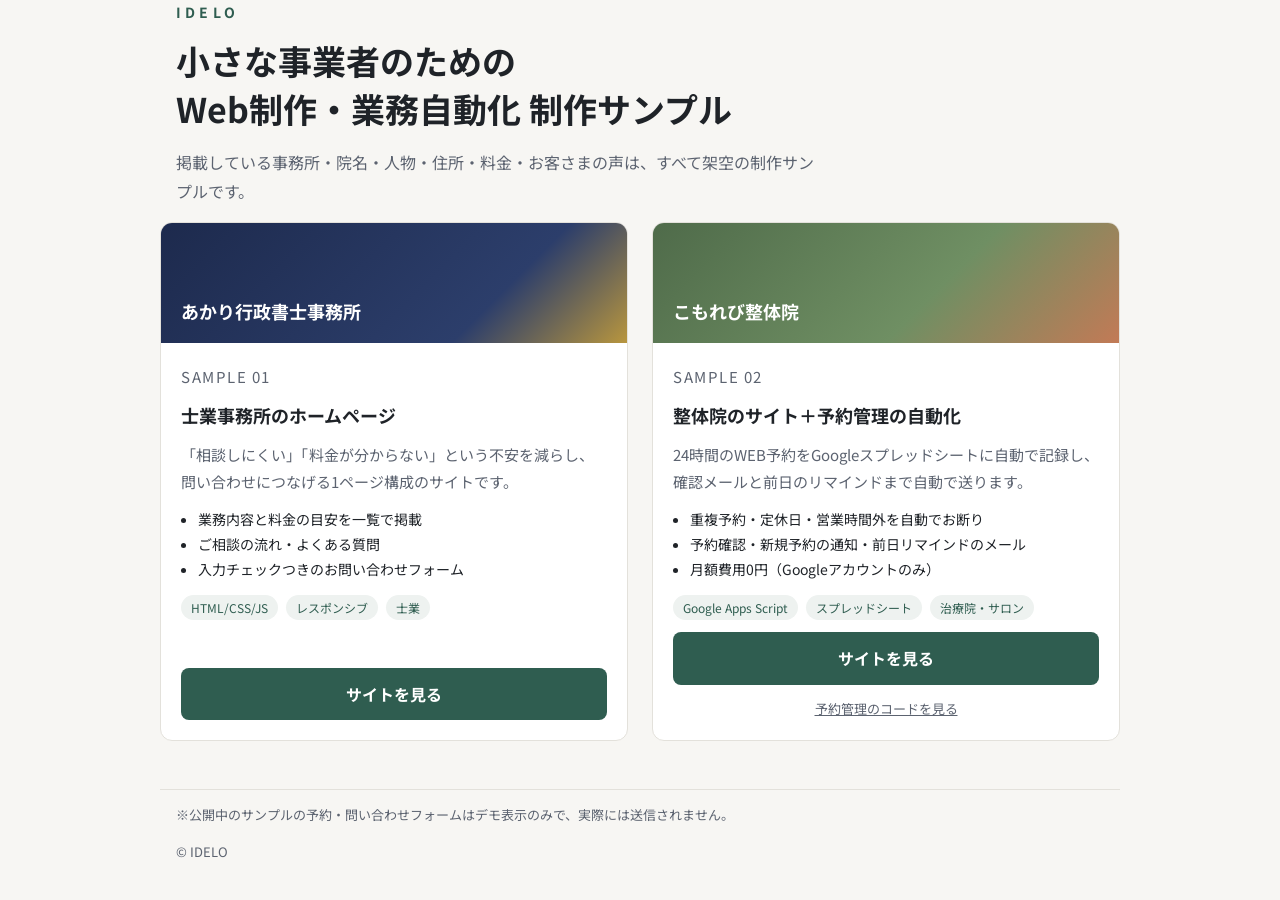
==== index.html @ ef2eafc0 "Add files via upload" ====
﻿<!doctype html>
<html lang="ja">
<head>
  <meta charset="utf-8">
  <meta name="viewport" content="width=device-width, initial-scale=1">
  <title>IDELO 制作サンプル</title>
  <meta name="description" content="IDELOによるWeb制作・業務自動化の制作サンプル集です。">
  <meta name="robots" content="noindex, nofollow">
  <link rel="preconnect" href="https://fonts.googleapis.com">
  <link rel="preconnect" href="https://fonts.gstatic.com" crossorigin>
  <link href="https://fonts.googleapis.com/css2?family=Noto+Sans+JP:wght@400;500;700&display=swap" rel="stylesheet">
  <style>
    :root {
      --bg: #f7f6f3;
      --surface: #ffffff;
      --text: #1f2328;
      --muted: #5c6370;
      --line: #e3e1db;
      --accent: #2f5d50;
      --tag-bg: #eef2f0;
    }
    @media (prefers-color-scheme: dark) {
      :root {
        --bg: #16181b;
        --surface: #1f2226;
        --text: #e8e6e1;
        --muted: #a3a8b0;
        --line: #33373d;
        --accent: #8cc2b0;
        --tag-bg: #26302d;
      }
    }
    * { box-sizing: border-box; }
    body {
      margin: 0;
      background: var(--bg);
      color: var(--text);
      font-family: "Noto Sans JP", system-ui, sans-serif;
      line-height: 1.8;
    }
    .wrap { max-width: 960px; margin: 0 auto; padding: 0 16px; }
    header { padding: 64px 0 32px; }
    .logo { font-size: 14px; letter-spacing: .3em; font-weight: 700; color: var(--accent); margin: 0 0 12px; }
    h1 { font-size: clamp(24px, 4vw, 34px); line-height: 1.4; margin: 0 0 16px; }
    .lead { color: var(--muted); margin: 0; max-width: 40em; }
    .grid { display: grid; grid-template-columns: repeat(auto-fit, minmax(280px, 1fr)); gap: 24px; padding: 16px 0 48px; }
    .card {
      background: var(--surface);
      border: 1px solid var(--line);
      border-radius: 12px;
      overflow: hidden;
      display: flex;
      flex-direction: column;
    }
    .swatch { height: 120px; display: flex; align-items: flex-end; padding: 16px 20px; color: #fff; font-weight: 700; font-size: 18px; }
    .sw-1 { background: linear-gradient(135deg, #1d2a4d 0%, #2c3e6b 70%, #b8963e 100%); }
    .sw-2 { background: linear-gradient(135deg, #4f6b4a 0%, #6f8f63 60%, #c27a56 100%); }
    .body { padding: 20px; display: flex; flex-direction: column; gap: 12px; flex: 1; }
    .num { font-size: 12px; color: var(--muted); letter-spacing: .1em; margin: 0; }
    h2 { font-size: 18px; margin: 0; line-height: 1.5; }
    .body p { margin: 0; color: var(--muted); font-size: 15px; }
    ul.tags { list-style: none; padding: 0; margin: 0; display: flex; flex-wrap: wrap; gap: 8px; }
    ul.tags li { background: var(--tag-bg); color: var(--accent); font-size: 12px; padding: 2px 10px; border-radius: 999px; }
    .points { margin: 0; padding-left: 1.2em; font-size: 14px; color: var(--text); }
    .btn {
      margin-top: auto;
      display: inline-block;
      text-align: center;
      text-decoration: none;
      background: var(--accent);
      color: var(--surface);
      font-weight: 700;
      padding: 12px 16px;
      border-radius: 8px;
    }
    .btn:focus-visible { outline: 3px solid var(--text); outline-offset: 2px; }
    .sub { font-size: 13px; color: var(--muted); text-decoration: underline; text-align: center; }
    footer { border-top: 1px solid var(--line); padding: 24px 0 40px; font-size: 13px; color: var(--muted); }
  </style>
</head>
<body>
  <header class="wrap">
    <p class="logo">IDELO</p>
    <h1>小さな事業者のための<br>Web制作・業務自動化 制作サンプル</h1>
    <p class="lead">掲載している事務所・院名・人物・住所・料金・お客さまの声は、すべて架空の制作サンプルです。</p>
  </header>

  <main class="wrap grid">
    <article class="card">
      <div class="swatch sw-1">あかり行政書士事務所</div>
      <div class="body">
        <p class="num">SAMPLE 01</p>
        <h2>士業事務所のホームページ</h2>
        <p>「相談しにくい」「料金が分からない」という不安を減らし、問い合わせにつなげる1ページ構成のサイトです。</p>
        <ul class="points">
          <li>業務内容と料金の目安を一覧で掲載</li>
          <li>ご相談の流れ・よくある質問</li>
          <li>入力チェックつきのお問い合わせフォーム</li>
        </ul>
        <ul class="tags"><li>HTML/CSS/JS</li><li>レスポンシブ</li><li>士業</li></ul>
        <a class="btn" href="01-gyoseishoshi/">サイトを見る</a>
      </div>
    </article>

    <article class="card">
      <div class="swatch sw-2">こもれび整体院</div>
      <div class="body">
        <p class="num">SAMPLE 02</p>
        <h2>整体院のサイト＋予約管理の自動化</h2>
        <p>24時間のWEB予約をGoogleスプレッドシートに自動で記録し、確認メールと前日のリマインドまで自動で送ります。</p>
        <ul class="points">
          <li>重複予約・定休日・営業時間外を自動でお断り</li>
          <li>予約確認・新規予約の通知・前日リマインドのメール</li>
          <li>月額費用0円（Googleアカウントのみ）</li>
        </ul>
        <ul class="tags"><li>Google Apps Script</li><li>スプレッドシート</li><li>治療院・サロン</li></ul>
        <a class="btn" href="02-seitai/">サイトを見る</a>
        <a class="sub" href="02-seitai/gas/Code.js">予約管理のコードを見る</a>
      </div>
    </article>
  </main>

  <footer class="wrap">
    <p>※公開中のサンプルの予約・問い合わせフォームはデモ表示のみで、実際には送信されません。</p>
    <p>© IDELO</p>
  </footer>
</body>
</html>
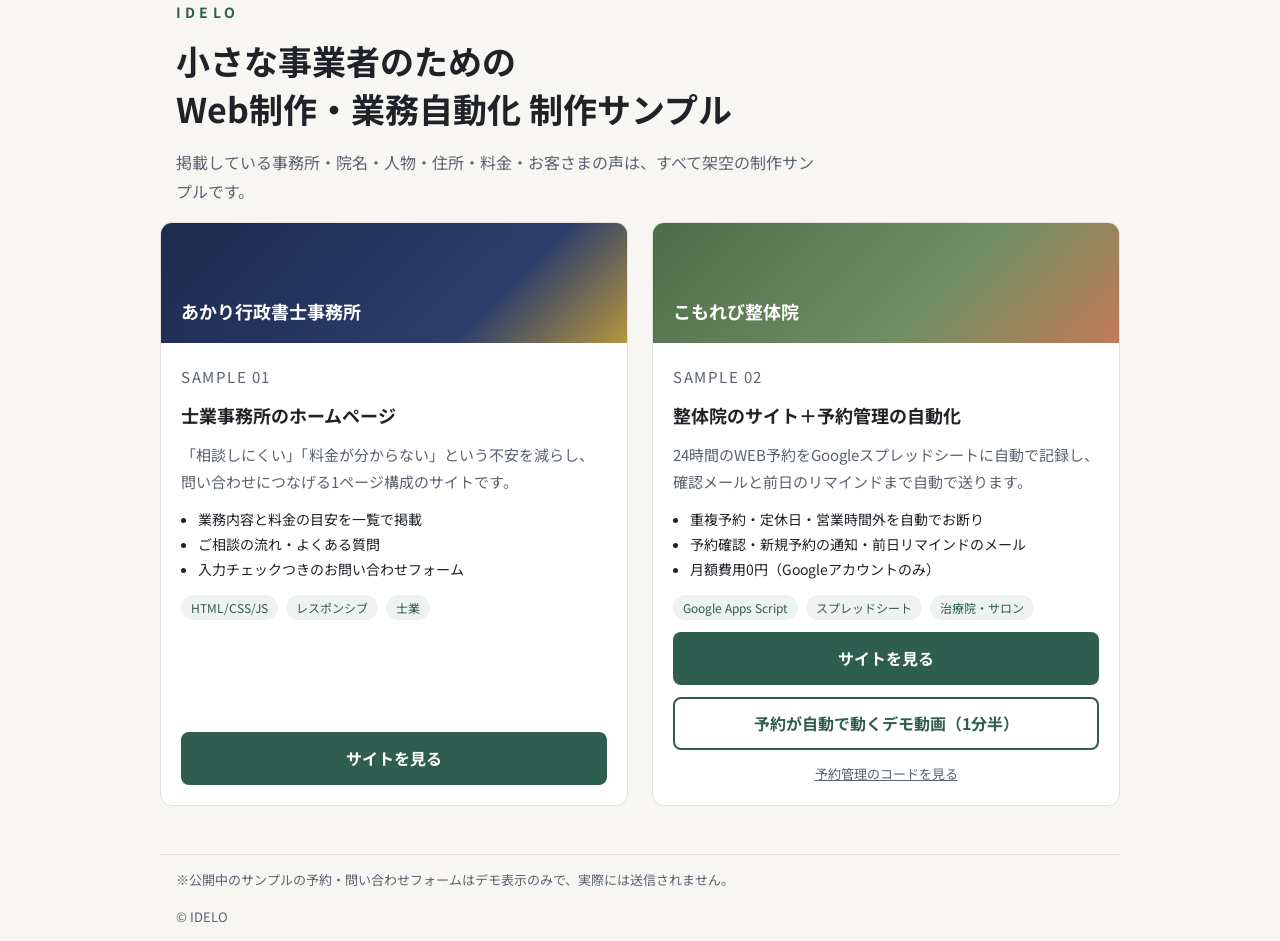
==== commit 38f3807d: "Add files via upload" ====
--- a/index.html
+++ b/index.html
@@ -73,6 +73,8 @@
       padding: 12px 16px;
       border-radius: 8px;
     }
+    .btn + .btn { margin-top: 0; }
+    .btn-outline { background: transparent; color: var(--accent); border: 2px solid var(--accent); padding: 10px 16px; }
     .btn:focus-visible { outline: 3px solid var(--text); outline-offset: 2px; }
     .sub { font-size: 13px; color: var(--muted); text-decoration: underline; text-align: center; }
     footer { border-top: 1px solid var(--line); padding: 24px 0 40px; font-size: 13px; color: var(--muted); }
@@ -115,6 +117,7 @@
         </ul>
         <ul class="tags"><li>Google Apps Script</li><li>スプレッドシート</li><li>治療院・サロン</li></ul>
         <a class="btn" href="02-seitai/">サイトを見る</a>
+        <a class="btn btn-outline" href="https://youtu.be/QsVzM7MjuGA" target="_blank" rel="noopener">予約が自動で動くデモ動画（1分半）</a>
         <a class="sub" href="02-seitai/gas/Code.js">予約管理のコードを見る</a>
       </div>
     </article>
